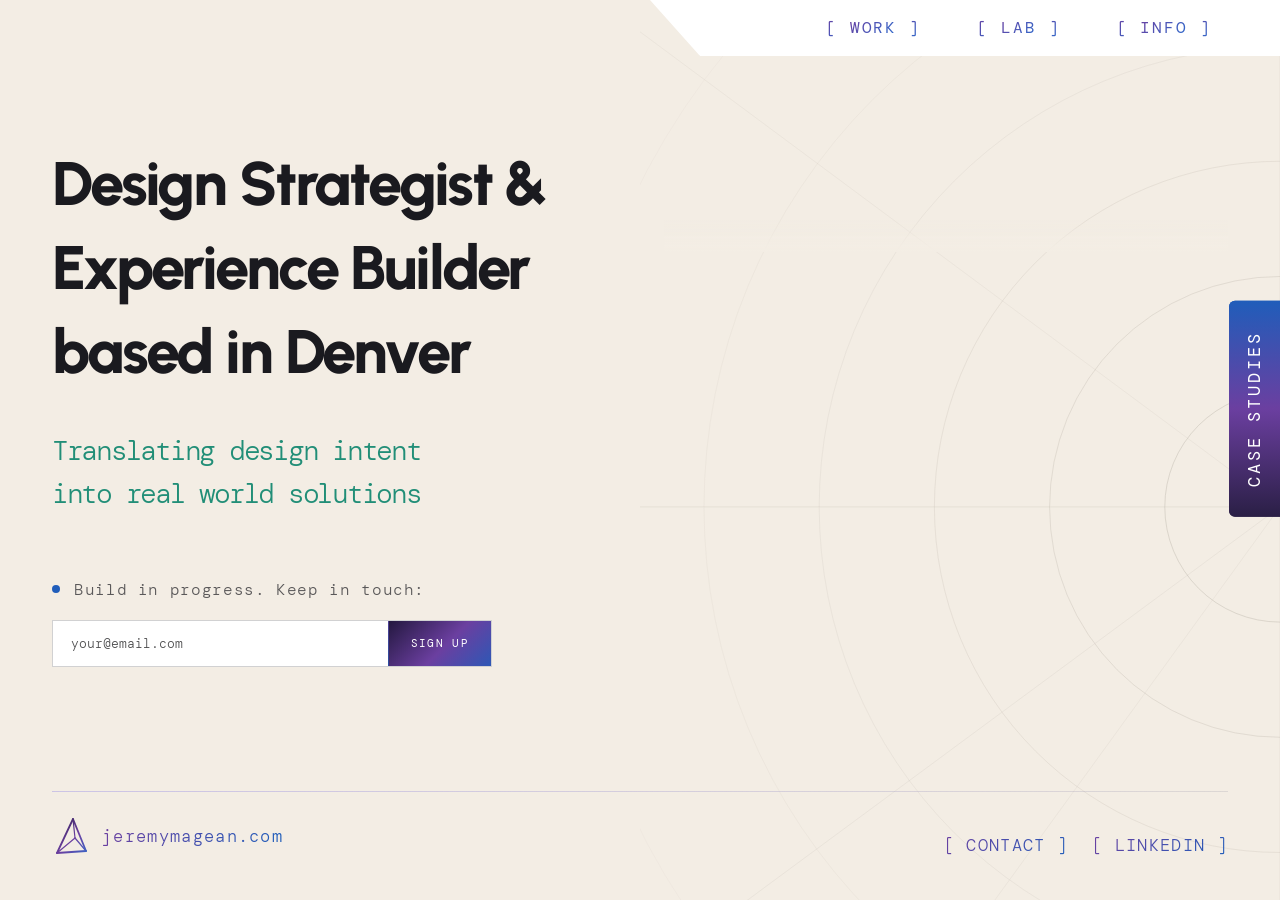
==== index.html @ fa870003 "first minimal site edits Co-Authored-By: Claude Opus 4.8 <noreply@anthropic.com>" ====
<!DOCTYPE html>
<html lang="en">
<head>
<meta charset="UTF-8">
<meta name="viewport" content="width=device-width, initial-scale=1.0">
<title>Jeremy Magean — Coming Soon</title>
<link rel="preconnect" href="https://fonts.googleapis.com">
<link href="https://fonts.googleapis.com/css2?family=DM+Serif+Display:ital@0;1&family=DM+Sans:wght@300;400;500;700;800&family=DM+Mono:wght@300;400;500&family=Libre+Franklin:ital,wght@0,300;0,400;0,500;1,400&family=Urbanist:wght@500;600;700;800&display=swap" rel="stylesheet">
<link rel="stylesheet" href="css/styles.css">
<style>
  .footer-left {
    display: flex;
    align-items: center;
    gap: 10px;
    background: none;
    -webkit-text-fill-color: initial;
    -webkit-background-clip: unset;
    background-clip: unset;
  }
  .footer-left-text {
    font-size: 16.5px;
    font-weight: 300;
    letter-spacing: 0.08em;
    /* Resting view (background-position 0%) shows the left third: violet -> blue.
       The middle holds a black -> violet -> light -> blue -> black light band that
       the load animation sweeps across by moving background-position 100% -> 0%. */
    background-image: linear-gradient(100deg,
      #6b3fa0 0%, #205dba 33%,
      #1a1a1f 42%, #1a1a1f 52%,
      #6b3fa0 55%, #b9a3dd 58%, #2d6ecf 61%,
      #1a1a1f 64%, #1a1a1f 100%);
    background-size: 300% 100%;
    background-repeat: no-repeat;
    background-position: 0% 0;
    -webkit-background-clip: text;
    -webkit-text-fill-color: transparent;
    background-clip: text;
  }

  /* Mask rect that reveals the bright duplicate pyramid as it sweeps across. */
  #pyramidSheenRectFooter {
    transition: x 1.3s ease;
  }
</style>
</head>
<body>

<script>
  (function() {
    var parts = location.pathname.split('/').filter(function(s){ return s.length > 0 && s !== 'index.html'; });
var d = parts.length;
    var p = d > 1 ? Array(d - 1).fill('..').join('/') + '/' : '';
    var el = document.currentScript;
    fetch(p + 'nav.html', { cache: 'no-cache' }).then(function(r){ return r.text(); }).then(function(html) {
      var tmp = document.createElement('div');
      tmp.innerHTML = html;
      tmp.querySelectorAll('a[href]').forEach(function(a) { a.setAttribute('href', p + a.getAttribute('href')); });
      var parent = el.parentNode;
      var codes = [];
      Array.from(tmp.childNodes).forEach(function(node) {
        if (node.nodeName === 'SCRIPT') { codes.push(node.textContent); }
        else { parent.insertBefore(node, el); }
      });
      parent.removeChild(el);
      codes.forEach(function(code) {
        var s = document.createElement('script');
        s.textContent = code;
        document.head.appendChild(s);
      });
    });
  })();
</script>

<div class="deco" aria-hidden="true">
  <svg viewBox="0 0 500 900" preserveAspectRatio="xMidYMid slice" fill="none" xmlns="http://www.w3.org/2000/svg">
    <defs>
    </defs>
    <circle cx="500" cy="396" r="90"  stroke="#b0a89e" stroke-width="0.5" opacity="0.55"/>
    <circle cx="500" cy="396" r="180" stroke="#b0a89e" stroke-width="0.5" opacity="0.42"/>
    <circle cx="500" cy="396" r="270" stroke="#b0a89e" stroke-width="0.5" opacity="0.30"/>
    <circle cx="500" cy="396" r="360" stroke="#b0a89e" stroke-width="0.5" opacity="0.22"/>
    <circle cx="500" cy="396" r="450" stroke="#b0a89e" stroke-width="0.5" opacity="0.15"/>
    <circle cx="500" cy="396" r="560" stroke="#b0a89e" stroke-width="0.5" opacity="0.09"/>
    <line x1="500" y1="396" x2="-20" y2="396" stroke="#b0a89e" stroke-width="0.5" opacity="0.30"/>
    <line x1="500" y1="396" x2="500" y2="-20" stroke="#b0a89e" stroke-width="0.5" opacity="0.25"/>
    <line x1="500" y1="396" x2="500" y2="920" stroke="#b0a89e" stroke-width="0.5" opacity="0.25"/>
    <line x1="500" y1="396" x2="-20" y2="780" stroke="#b0a89e" stroke-width="0.5" opacity="0.22"/>
    <line x1="500" y1="396" x2="-20" y2="10"  stroke="#b0a89e" stroke-width="0.5" opacity="0.18"/>
    <line x1="500" y1="396" x2="120" y2="920" stroke="#b0a89e" stroke-width="0.5" opacity="0.18"/>
  </svg>
</div>

<div class="page">
  <main class="main">
    <h1 class="name">
      <span style="display:block">Design Strategist &amp;</span>
      <span style="display:block">Experience Builder</span>
      <span style="display:block" class="gradient-text">based in Denver</span>
    </h1>
    <p class="tagline">Translating design intent<br>into real world solutions</p>
    <div class="pre-footer">
      <div class="status-block">
        <div class="dot"></div>
        <span class="status-text">Build in progress. Keep in touch:</span>
      </div>
      <form class="email-form" onsubmit="handleSubmit(event)">
        <input type="email" id="email-input" placeholder="your@email.com" autocomplete="email" required>
        <button type="submit">Sign Up</button>
      </form>
      <p class="confirm-msg" id="confirm">↳ Got it — I'll be in touch.</p>
    </div>
  </main>

  <div class="articles-outer">
  <aside class="articles">
    <!-- Article cards removed; column retained for forthcoming content. -->
  </aside>
  </div>

  <footer class="footer">
    <a class="footer-left" href="index.html">
      <svg width="40" height="40" viewBox="0 0 40 40" fill="none" xmlns="http://www.w3.org/2000/svg">
        <defs>
          <linearGradient id="pyramidGradFooter" x1="0" y1="0" x2="40" y2="40" gradientUnits="userSpaceOnUse">
            <stop offset="0%" stop-color="#241840"/>
            <stop offset="55%" stop-color="#6b3fa0"/>
            <stop offset="100%" stop-color="#2d6ecf"/>
          </linearGradient>
          <linearGradient id="pyramidSheenGradFooter" x1="0" y1="0" x2="40" y2="40" gradientUnits="userSpaceOnUse">
            <stop offset="0%" stop-color="#6b3fa0"/>
            <stop offset="50%" stop-color="#b9a3dd"/>
            <stop offset="100%" stop-color="#2d6ecf"/>
          </linearGradient>
          <linearGradient id="pyramidMaskGradFooter" x1="0" y1="0" x2="1" y2="0">
            <stop offset="0%"   stop-color="#000"/>
            <stop offset="30%"  stop-color="#000"/>
            <stop offset="50%"  stop-color="#8a8a8a"/>
            <stop offset="70%"  stop-color="#000"/>
            <stop offset="100%" stop-color="#000"/>
          </linearGradient>
          <mask id="pyramidSheenMaskFooter">
            <rect id="pyramidSheenRectFooter" x="-24" y="0" width="24" height="40" fill="url(#pyramidMaskGradFooter)"/>
          </mask>
        </defs>
        <g>
          <line x1="21" y1="3"  x2="5"  y2="37" stroke="url(#pyramidGradFooter)" stroke-width="1.8" stroke-linecap="round"/>
          <line x1="21" y1="3"  x2="34" y2="35" stroke="url(#pyramidGradFooter)" stroke-width="1.8" stroke-linecap="round"/>
          <line x1="5"  y1="37" x2="34" y2="35" stroke="url(#pyramidGradFooter)" stroke-width="1.8" stroke-linecap="round"/>
          <line x1="21" y1="3"  x2="23" y2="22" stroke="url(#pyramidGradFooter)" stroke-width="1.2" stroke-linecap="round"/>
          <line x1="34" y1="35" x2="23" y2="22" stroke="url(#pyramidGradFooter)" stroke-width="1.2" stroke-linecap="round"/>
          <line x1="5"  y1="37" x2="23" y2="22" stroke="url(#pyramidGradFooter)" stroke-width="1.2" stroke-linecap="round"/>
        </g>
        <g mask="url(#pyramidSheenMaskFooter)">
          <line x1="21" y1="3"  x2="5"  y2="37" stroke="url(#pyramidSheenGradFooter)" stroke-width="1.8" stroke-linecap="round"/>
          <line x1="21" y1="3"  x2="34" y2="35" stroke="url(#pyramidSheenGradFooter)" stroke-width="1.8" stroke-linecap="round"/>
          <line x1="5"  y1="37" x2="34" y2="35" stroke="url(#pyramidSheenGradFooter)" stroke-width="1.8" stroke-linecap="round"/>
          <line x1="21" y1="3"  x2="23" y2="22" stroke="url(#pyramidSheenGradFooter)" stroke-width="1.2" stroke-linecap="round"/>
          <line x1="34" y1="35" x2="23" y2="22" stroke="url(#pyramidSheenGradFooter)" stroke-width="1.2" stroke-linecap="round"/>
          <line x1="5"  y1="37" x2="23" y2="22" stroke="url(#pyramidSheenGradFooter)" stroke-width="1.2" stroke-linecap="round"/>
        </g>
      </svg>
      <span class="footer-left-text">jeremymagean.com</span>
    </a>
    <nav class="footer-links">
      <a href="mailto:jeremy.magean@gmail.com">[ Contact ]</a>
      <a href="https://www.linkedin.com/in/jeremy-magean/" target="_blank" rel="noopener noreferrer">[ LinkedIn ]</a>
    </nav>
  </footer>
</div>

<button class="case-studies-tab" onclick="openDrawer()">Case Studies</button>

<script>
// One-time light-catch sweep on load across the lower-left logo + wordmark.
// No gating, plays every load.
(function () {
  function runSheen() {
    var word = document.querySelector('.footer-left-text');
    var rect = document.getElementById('pyramidSheenRectFooter');
    if (!word || !rect) { return; }

    // Wordmark text sheen (~1s): sweep the light band by moving background-position
    // from 100% (band off to the right / text black) to 0% (resting violet->blue).
    word.style.transition = 'none';
    word.style.backgroundPosition = '100% 0';
    void word.offsetWidth;
    word.style.transition = 'background-position 1.3s ease';
    word.style.backgroundPosition = '0% 0';

    // Pyramid SVG sheen (~1s): slide the mask rect left -> right so the bright
    // duplicate pyramid is revealed in a travelling band.
    rect.style.transition = 'none';
    rect.style.x = '-24px';
    void rect.getBoundingClientRect();
    rect.style.transition = 'x 1.1s ease';
    rect.style.x = '40px';
  }

  if (document.readyState === 'loading') {
    document.addEventListener('DOMContentLoaded', runSheen);
  } else {
    runSheen();
  }
})();
</script>
<script src="js/main.js" defer></script>
</body>
</html>
---- css/styles.css ----
*, *::before, *::after { box-sizing: border-box; margin: 0; padding: 0; }
:root {
  --ink: #1a1a1f;
  --paper: #f3ede4;
  --violet: #6b3fa0;
  --blue: #205dba;
  --darkblue: #0b285a;
  --teal: #218e77;
  --green: #065e45;
  --muted: #4f4f50;
  --gray: #8c8c8c;
  --serif: 'DM Serif Display', Georgia, serif;
  --sans: 'Urbanist', system-ui, sans-serif;
  --body: 'Libre Franklin', 'DM Sans', system-ui, sans-serif;
  --mono: 'DM Mono', monospace;
}
html, body {
  height: 100%;
  background: var(--paper);
  color: var(--ink);
  font-family: var(--mono);
  overflow-x: hidden;
}
.page {
  min-height: 100vh;
  display: grid;
  grid-template-columns: 1fr 1fr;
  grid-template-rows: 1fr auto;
  gap: 0 48px;
  padding: 42px 52px 44px 52px;
  max-width: 1440px;
  margin: 0 auto;
}
.main {
  grid-column: 1;
  grid-row: 1;
  min-width: 0;
  display: flex;
  flex-direction: column;
  justify-content: flex-start;
  padding-top: calc(12vh - 8px);
  max-width: 640px;
}
.cs-page p {
  font-family: var(--body);
}

.articles-outer {
  grid-column: 2;
  grid-row: 1;
  min-width: 0;
  align-self: start;
  position: relative;
  overflow: hidden;
}
.articles-outer::before,
.articles-outer::after {
  content: '';
  position: absolute;
  left: 0;
  right: 0;
  height: 32px;
  pointer-events: none;
  z-index: 2;
}
.articles-outer::before {
  height: 200px;
  top: 0;
  background: linear-gradient(to bottom, var(--paper) 0%, transparent 100%);
  opacity: 0;
  transition: opacity 0.3s ease;
}
.articles-outer::after {
  bottom: 0;
  background: linear-gradient(to top, var(--paper) 0%, transparent 100%);
}
.articles-outer.is-scrolled::before {
  opacity: 1;
}
.articles {
  position: relative;
  z-index: 1;
  padding-top: calc(10vh + 8px);
  display: flex;
  flex-direction: column;
  align-items: flex-end;
  margin-left: auto;
  gap: 12px;
  max-height: calc(100vh - 200px);
  overflow-y: auto;
  scrollbar-width: none;
  padding-right: 52px;
  padding-bottom: 112px;
}
.articles::-webkit-scrollbar { display: none; }
.article-card {
  position: relative;
  background: white;
  border: 1px solid rgba(26,26,31,0.08);
  padding: 20px 24px;
  text-decoration: none;
  display: block;
  transition: box-shadow 0.2s;
  max-width: 500px;
}
.article-card::before {
  content: '';
  position: absolute;
  left: -8px;
  top: 14px;
  bottom: 14px;
  width: 2px;
  background: linear-gradient(180deg, var(--violet), var(--blue));
  transform: scaleY(0);
  transform-origin: center;
  transition: none;
}
.article-card:hover {
  box-shadow: 0 4px 24px rgba(26,26,31,0.14);
}
.article-card:hover::before {
  transform: scaleY(1);
  transition: transform 0.15s ease;
}
.article-card-tag {
  font-family: var(--mono);
  font-size: 11px;
  font-weight: 300;
  letter-spacing: 0.18em;
  text-transform: uppercase;
  color: var(--blue);
  margin-bottom: 11px;
}
.article-card-title {
  font-family: var(--sans);
  font-size: 16px;
  font-weight: 500;
  color: var(--ink);
  margin-bottom: 6px;
  letter-spacing: -0.01em;
  line-height: 1.3;
}
.article-card-excerpt {
  font-family: var(--body);
  font-size: 13px;
  font-weight: 300;
  color: #323238;
  line-height: 1.6;
  margin-bottom: 8px;
}
.article-card-meta {
  font-size: 11px;
  font-weight: 300;
  letter-spacing: 0.1em;
  color: var(--muted);
  text-transform: uppercase;
}
.articles-view-all {
  font-family: var(--mono);
  font-size: 13px;
  font-weight: 300;
  letter-spacing: 0.09em;
  text-transform: uppercase;
  text-decoration: none;
  margin-top: 6px;
  background: linear-gradient(135deg, var(--violet), var(--blue));
  -webkit-background-clip: text;
  -webkit-text-fill-color: transparent;
  background-clip: text;
}
.articles-view-all:hover { -webkit-text-fill-color: var(--ink); }
.articles-label {
  display: none;
}
@media (max-width: 1024px) {
  .page {
    grid-template-columns: 1fr;
    padding: 80px 24px 44px 24px;
  }
  .main {
    grid-column: 1;
    grid-row: 1;
    max-width: 100%;
    padding-top: 24px;
  }
  .articles-outer {
    grid-column: 1;
    grid-row: 2;
    max-height: none;
    overflow: visible;
  }
  .articles-outer::before,
  .articles-outer::after { display: none; }
  .articles {
    max-height: none;
    overflow-y: visible;
    padding-top: 32px;
  }
  
  .articles-label {
    display: flex;
    align-items: center;
    gap: 8px;
    font-size: 9px;
    letter-spacing: 0.18em;
    text-transform: uppercase;
    color: var(--muted);
    margin-bottom: 12px;
  }
  .articles-label::before {
    content: '';
    display: block;
    width: 16px;
    height: 1px;
    background: linear-gradient(90deg, var(--violet), var(--blue));
  }
.articles-view-all {
  max-width:600px;
  width: 100%;
  text-align: right;
  display: block;
  padding-right: 40px;
}
@media (max-width: 630px) {
  .articles-view-all {
    padding-right: 0;
  }
}
}
.pre-footer {
  margin-top: 56px;
}
.pre-footer .status-block {
  margin-bottom: 20px;
}
.eyebrow {
  font-family: var(--mono);
  font-size: 11px;
  font-weight: 300;
  letter-spacing: 0.18em;
  text-transform: uppercase;
  color: var(--muted);
  margin-bottom: 36px;
  display: flex;
  align-items: center;
  gap: 12px;
}
.eyebrow::before {
  content: '';
  display: block;
  width: 32px;
  height: 1px;
  background: linear-gradient(90deg, var(--violet), var(--blue));
}
.name {
  font-family: var(--sans);
  font-size: clamp(32px, 4.8vw, 72px);
  font-weight: 800;
  line-height: 1.37;
  letter-spacing: -0.035em;
  color: var(--ink);
}
@media (max-width: 1100px) {
  .name { font-size: clamp(48px, 4.8vw, 60px); }
}
@media (max-width: 900px) {
  .name { font-size: clamp(32px, 4.8vw, 54px); }
}
.name .gradient-text {
  color: var(--ink);
}
.tagline {
  font-family: var(--mono);
  font-weight: 300;
  font-size: clamp(21px, 2.2vw, 30px);
  color: var(--teal);
  margin-top: 36px;
  margin-bottom: 8px;
  line-height: 1.5;
  letter-spacing: -0.08em;
}
.status-block {
  display: flex;
  align-items: center;
  gap: 14px;
}
.dot {
  width: 8px;
  height: 8px;
  border-radius: 50%;
  background: var(--blue);
  animation: pulse 2.4s ease-in-out infinite;
  flex-shrink: 0;
}
@keyframes pulse {
  0%, 100% { opacity: 1; transform: scale(1); }
  50% { opacity: 0.5; transform: scale(0.75); }
}
.status-text {
  font-size: 16px;
  font-weight: 300;
  color: var(--ink);
  opacity: 0.7;
  letter-spacing: 0.04em;
}
.email-form {
  display: flex;
  max-width: 440px;
  border: 1px solid rgba(26,26,31,0.2);
  background: white;
}
.email-form input {
  flex: 1;
  border: none;
  background: transparent;
  padding: 14px 18px;
  font-family: var(--mono);
  font-size: 13px;
  font-weight: 300;
  color: var(--ink);
  outline: none;
  min-width: 0;
}
.email-form input::placeholder { color: var(--muted); }
.email-form button {
  border: none;
  border-left: 1px solid rgba(26,26,31,0.15);
  background: linear-gradient(135deg, #241840 0%, var(--violet) 55%, var(--blue) 110%);
  color: white;
  padding: 14px 22px;
  font-family: var(--mono);
  font-size: 11px;
  font-weight: 400;
  letter-spacing: 0.12em;
  text-transform: uppercase;
  cursor: pointer;
  transition: opacity 0.2s;
  white-space: nowrap;
  flex-shrink: 0;
}
.email-form button:hover { background: linear-gradient(135deg, #4e2e75, #1f4e99, #07704a); color: white; }
.confirm-msg {
  display: none;
  font-size: 13px;
  font-weight: 300;
  color: var(--teal);
  margin-top: 12px;
  font-family: var(--mono);
}
.footer {
  display: flex;
  justify-content: space-between;
  align-items: flex-end;
  padding-top: 24px;
  border-top: 1px solid transparent;
  border-image: linear-gradient(90deg, #ccc4e5, rgba(61, 61, 101, 0.12)) 1;
  grid-column: 1 / -1;
  grid-row: 2;
}
.footer-left {
  font-size: 16.5px;
  font-weight: 300;
  letter-spacing: 0.08em;
  background: linear-gradient(135deg, var(--violet), var(--blue));
  -webkit-background-clip: text;
  -webkit-text-fill-color: transparent;
  background-clip: text;
}
.footer-links { display: flex; gap: 24px; align-items: center; }
.footer-links a {
  font-size: 16.5px;
  font-weight: 300;
  text-decoration: none;
  letter-spacing: 0.08em;
  text-transform: uppercase;
  background: linear-gradient(135deg, var(--violet), var(--blue));
  -webkit-background-clip: text;
  -webkit-text-fill-color: transparent;
  background-clip: text;
  transition: opacity 0.2s;
}
.footer-links a:hover { opacity: 1; -webkit-text-fill-color: var(--ink); }
a.footer-left { text-decoration: none; }
a.footer-left svg line { transition: stroke 0.2s; }
a.footer-left:hover .footer-left-text { background: none; -webkit-text-fill-color: var(--ink); }
a.footer-left:hover svg line { stroke: var(--ink); }



/* Top logo */
.top-logo {
  position: fixed;
  top: 5px;
  left: 52px;
  z-index: 100;
  padding: 6px;
  display: flex;
  align-items: center;
  justify-content: center;
}
.top-logo svg {
  display: block;
}


/* Case Studies vertical tab */
.case-studies-tab {
  position: fixed;
  right: 0;
  top: 44%;
  transform: translateY(-44%);
  z-index: 99;
  border: none;
  cursor: pointer;
  padding: 30px 15px;
  background: linear-gradient(180deg, #2a1f45, var(--violet), var(--blue));
  color: white;
  font-family: var(--mono);
  font-size: 16.5px;
  font-weight: 400;
  letter-spacing: 0.18em;
  text-transform: uppercase;
  writing-mode: vertical-rl;
  text-orientation: mixed;
  transform: translateY(-44%) rotate(180deg);
  transition: opacity 0.2s, padding 0.2s;
  border-radius: 0 6px 6px 0;
}
.case-studies-tab:hover { background: linear-gradient(180deg, #4e2e75, #1f4e99, #07704a); color: white; padding: 30px 20px; }

/* Overlay */
.drawer-overlay {
  position: fixed;
  inset: 0;
  background: rgba(26,26,31,0.35);
  z-index: 100;
  opacity: 0;
  pointer-events: none;
  transition: opacity 0.35s ease;
}
.drawer-overlay.open {
  opacity: 1;
  pointer-events: all;
}

/* Drawer */
.drawer {
  position: fixed;
  top: 0;
  right: 0;
  width: min(600px, 92vw);
  height: 100vh;
  background: var(--paper);
  z-index: 101;
  transform: translateX(100%);
  transition: transform 0.4s cubic-bezier(0.32, 0, 0.14, 1);
  display: flex;
  flex-direction: column;
  overflow: hidden;
  border-left: 1px solid rgba(26,26,31,0.08);
}
.drawer.open {
  transform: translateX(0);
}
.drawer-header {
  display: flex;
  justify-content: space-between;
  align-items: center;
  padding: 32px 36px 24px;
  border-bottom: 1px solid rgba(26,26,31,0.08);
  flex-shrink: 0;
}
.drawer-title {
  font-family: var(--sans);
  font-size: 24px;
  font-weight: 500;
  letter-spacing: -0.01em;
  color: var(--ink);
}
.drawer-close {
  border: none;
  background: none;
  cursor: pointer;
  padding: 4px;
  color: var(--muted);
  font-size: 30px;
  font-weight: 200;
  line-height: 1;
  transition: color 0.2s;
}
.drawer-close:hover { color: var(--ink); }
.drawer-body {
  flex: 1;
  overflow-y: auto;
  padding: 28px 36px 36px;
  display: flex;
  flex-direction: column;
  gap: 16px;
}

/* Case study cards */
.case-card {
  position: relative;
  background: white;
  border: 1px solid rgba(26,26,31,0.08);
  padding: 20px;
  cursor: pointer;
  transition: box-shadow 0.2s;
  text-decoration: none;
  display: block;
  color: inherit;
}
.case-card::before {
  content: '';
  position: absolute;
  left: -8px;
  top: 10px;
  bottom: 10px;
  width: 2px;
  background: linear-gradient(180deg, var(--violet), var(--blue));
  transform: scaleY(0);
  transform-origin: center;
  transition: none;
}
.case-card:hover {
  box-shadow: 0 4px 24px rgba(26,26,31,0.14);
}
.case-card:hover::before {
  transform: scaleY(1);
  transition: transform 0.15s ease;
}
.case-card.active {
  border-color: var(--blue);
}
.case-card-tag {
  font-family: var(--mono);
  font-size: 11px;
  font-weight: 300;
  letter-spacing: 0.18em;
  text-transform: uppercase;
  color: var(--blue);
  margin-bottom: 13px;
}
.case-card-title {
  font-family: var(--sans);
  font-size: 19px;
  font-weight: 500;
  color: var(--ink);
  margin-bottom: 9px;
  letter-spacing: -0.01em;
}
.case-card-desc {
  font-family: var(--body);
  font-size: 14px;
  font-weight: 300;
  color: #323238;
  line-height: 1.6;
  margin-bottom: 16px;
}
.case-card-meta {
  display: flex;
  gap: 16px;
}
.case-card-meta span {
  font-family: var(--mono);
  font-size: 11px;
  font-weight: 300;
  letter-spacing: 0.03em;
  color: #065e45;
  text-transform: uppercase;
  margin-bottom: 4px;
}

/* Desktop hover preview panel — lives in the empty space to the left of the drawer.
   Visibility is toggled in JS and gated behind a (hover: hover) media query check. */
.case-preview {
  position: fixed;
  top: 50%;
  transform: translateY(-50%);
  /* anchor the panel a fixed gap to the left of the open drawer's edge, so it
     keeps the same relationship to the drawer at every desktop width */
  right: calc(min(600px, 92vw) + 40px);
  /* fill the space left of the drawer minus equal margins, capped so it doesn't
     grow indefinitely on very large screens */
  width: min(1000px, calc(100vw - min(600px, 92vw) - 96px));
  z-index: 102;
  display: none;
  pointer-events: none;
  background: #ffffff;
  border-radius: 18px;
  padding: 6px;
  box-shadow: 0 1px 2px rgba(26,26,31,0.06), 0 8px 24px rgba(26,26,31,0.06);
}
.case-preview.visible { display: block; }
.case-preview-inner {
  background: #ffffff;
  border: 1px solid rgba(26,26,31,0.06);
  border-radius: 13px;
  padding: 6px;
}
.case-preview-image {
  position: relative;
  border-radius: 9px;
  overflow: hidden;
  background: #f0f0f2;
  aspect-ratio: 16 / 10;
  display: flex;
  align-items: center;
  justify-content: center;
}
.case-preview-img {
  width: 100%;
  height: 100%;
  object-fit: cover;
  display: block;
}
.case-preview-image span {
  font-family: var(--mono);
  font-size: 11px;
  font-weight: 300;
  letter-spacing: 0.15em;
  text-transform: uppercase;
  color: var(--muted);
  opacity: 0.6;
}

/* Lightbox */
.lightbox {
  display: none;
  position: fixed;
  inset: 0;
  background: #f3ede4;
  z-index: 1000;
  align-items: center;
  justify-content: center;
  cursor: zoom-out;
}

.lightbox.open { display: flex; }

.lightbox > img {
  max-width: 92vw;
  max-height: 92vh;
  object-fit: contain;
  cursor: default;
}

.lightbox-close {
  position: absolute;
  top: 20px;
  right: 24px;
  background: none;
  border: none;
  color: var(--muted);
  cursor: pointer;
  padding: 4px;
  transition: color 0.2s;
  display: flex;
}

.lightbox-close:hover { color: var(--ink); }

.lightbox-inner {
  display: flex;
  align-items: center;
  gap: 20px;
  max-width: 92vw;
}

.lightbox-inner img {
  max-width: 100%;
  max-height: 88vh;
  object-fit: contain;
  cursor: default;
  flex-shrink: 1;
}

.lightbox-nav {
  background: none;
  border: none;
  color: var(--muted);
  cursor: pointer;
  padding: 8px;
  transition: color 0.2s;
  display: none;
  flex-shrink: 0;
}

.lightbox-nav:hover { color: var(--ink); }
.lightbox.has-carousel .lightbox-nav { display: block; }

.cs-page img:not(.no-lightbox) { cursor: zoom-in; }

.deco {
  position: fixed;
  top: 0; right: 0;
  width: 50vw; height: 100vh;
  pointer-events: none;
  overflow: hidden;
  z-index: 0;
}
.page > * { position: relative; z-index: 1; }
@media (max-width: 1024px) {
  .name { font-size: clamp(36px, 10vw, 56px); }
  .pre-footer { grid-column: 1; grid-row: 3; }
  .footer {
    grid-column: 1;
    grid-row: 3;
    flex-direction: column;
    align-items: flex-start;
    gap: 44px;
    padding-top: 48px;
  }
  .deco { width: 80vw; opacity: 0.5; }
  .drawer-header, .drawer-body { padding-left: 24px; padding-right: 24px; }
  .article-card {
    max-width: 100%;
    width: 100%;
    margin-left: 0;
    margin-right: 0;
  }
  .main {
    grid-column: 1;
    grid-row: 1;
    max-width: 100%;
    padding-top: 48px;
  }
.articles {
  align-items: flex-start;
  margin-left: 0;
  width: 100%;
  padding-right: 0;
}
  .top-logo {
  display: none;
}
.footer-left {
  display: flex;
  align-items: center;
  gap: 10px;
}
.article-card {
  max-width: 560px;
  width: 100%;
  margin-left: 0;
  margin-right: 0;
}
}
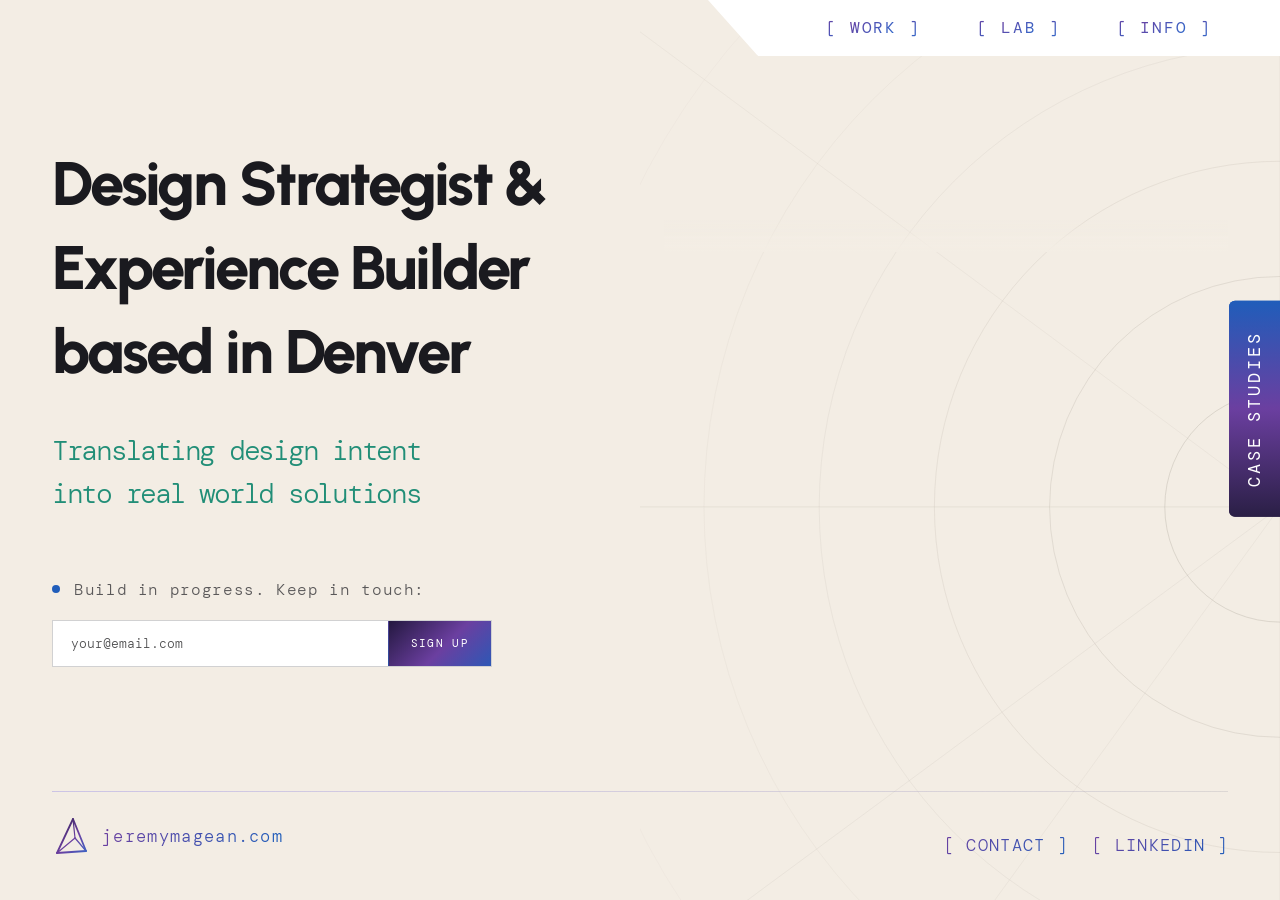
==== commit 22f0cf25: "favicon Co-Authored-By: Claude Opus 4.8 <noreply@anthropic.com>" ====
--- a/index.html
+++ b/index.html
@@ -7,6 +7,7 @@
 <link rel="preconnect" href="https://fonts.googleapis.com">
 <link href="https://fonts.googleapis.com/css2?family=DM+Serif+Display:ital@0;1&family=DM+Sans:wght@300;400;500;700;800&family=DM+Mono:wght@300;400;500&family=Libre+Franklin:ital,wght@0,300;0,400;0,500;1,400&family=Urbanist:wght@500;600;700;800&display=swap" rel="stylesheet">
 <link rel="stylesheet" href="css/styles.css">
+<link rel="icon" type="image/svg+xml" href="/favicon.svg">
 <style>
   .footer-left {
     display: flex;
--- a/css/styles.css
+++ b/css/styles.css
@@ -579,7 +579,7 @@
   transform: translateY(-50%);
   /* anchor the panel a fixed gap to the left of the open drawer's edge, so it
      keeps the same relationship to the drawer at every desktop width */
-  right: calc(min(600px, 92vw) + 40px);
+  right: calc(min(600px, 92vw) + 44px);
   /* fill the space left of the drawer minus equal margins, capped so it doesn't
      grow indefinitely on very large screens */
   width: min(1000px, calc(100vw - min(600px, 92vw) - 96px));
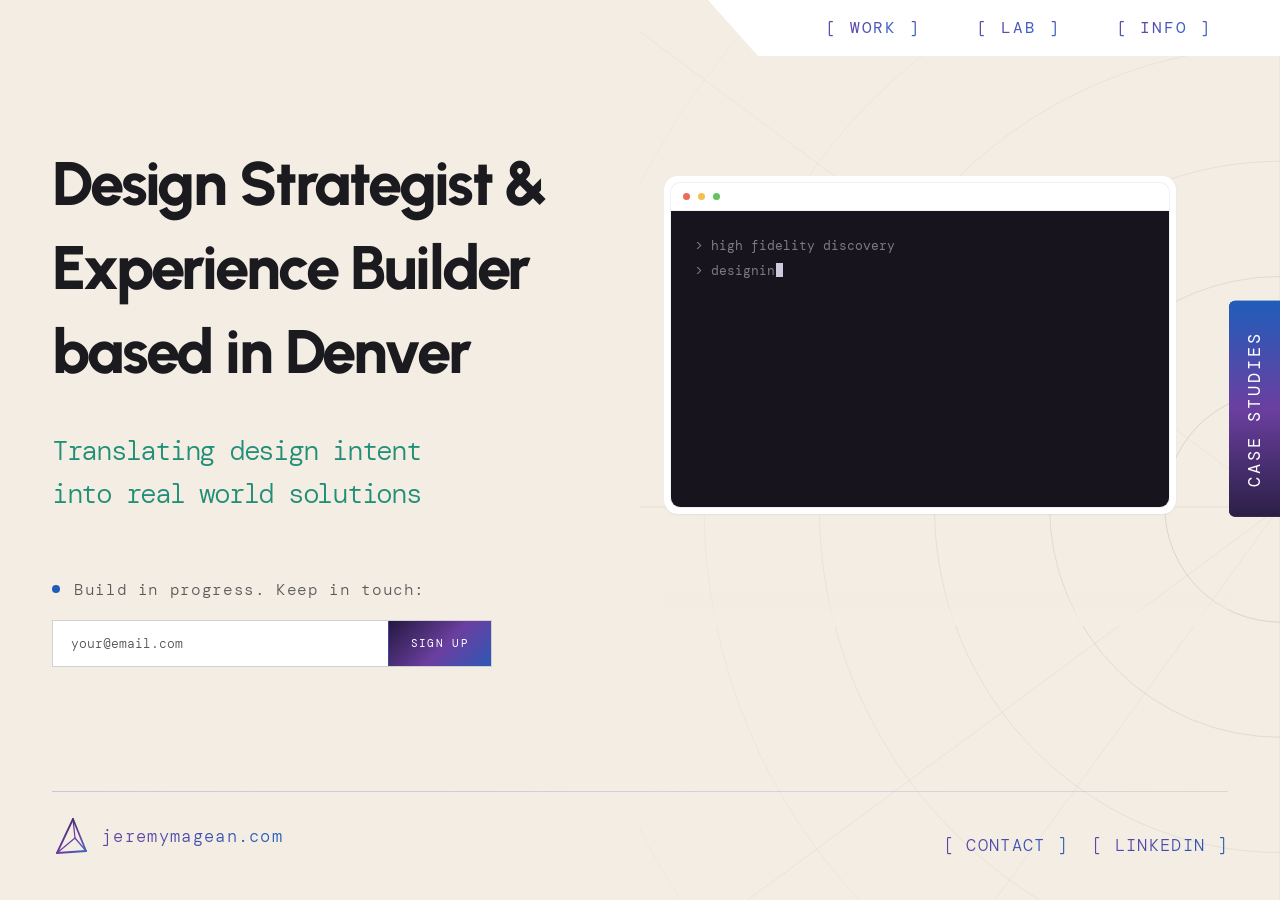
==== commit 47db5c6c: "index page preview container Co-Authored-By: Claude Opus 4.8 <noreply@anthropic.com>" ====
--- a/index.html
+++ b/index.html
@@ -3,11 +3,20 @@
 <head>
 <meta charset="UTF-8">
 <meta name="viewport" content="width=device-width, initial-scale=1.0">
-<title>Jeremy Magean — Coming Soon</title>
+<title>Jeremy Magean | Home</title>
 <link rel="preconnect" href="https://fonts.googleapis.com">
 <link href="https://fonts.googleapis.com/css2?family=DM+Serif+Display:ital@0;1&family=DM+Sans:wght@300;400;500;700;800&family=DM+Mono:wght@300;400;500&family=Libre+Franklin:ital,wght@0,300;0,400;0,500;1,400&family=Urbanist:wght@500;600;700;800&display=swap" rel="stylesheet">
 <link rel="stylesheet" href="css/styles.css">
 <link rel="icon" type="image/svg+xml" href="/favicon.svg">
+<meta property="og:title" content="jeremymagean.com">
+<meta property="og:description" content="Translating design intent into real world solutions.">
+<meta property="og:image" content="https://jeremymagean.com/images/og-image.png">
+<meta property="og:url" content="https://jeremymagean.com/">
+<meta property="og:type" content="website">
+<meta name="twitter:card" content="summary_large_image">
+<meta name="twitter:title" content="jeremymagean.com">
+<meta name="twitter:description" content="Translating design intent into real world solutions.">
+<meta name="twitter:image" content="https://jeremymagean.com/images/og-image.png">
 <style>
   .footer-left {
     display: flex;
@@ -99,22 +108,40 @@
       <span style="display:block" class="gradient-text">based in Denver</span>
     </h1>
     <p class="tagline">Translating design intent<br>into real world solutions</p>
-    <div class="pre-footer">
-      <div class="status-block">
-        <div class="dot"></div>
-        <span class="status-text">Build in progress. Keep in touch:</span>
-      </div>
-      <form class="email-form" onsubmit="handleSubmit(event)">
-        <input type="email" id="email-input" placeholder="your@email.com" autocomplete="email" required>
-        <button type="submit">Sign Up</button>
-      </form>
-      <p class="confirm-msg" id="confirm">↳ Got it — I'll be in touch.</p>
+  </main>
+
+  <div class="pre-footer">
+    <div class="status-block">
+      <div class="dot"></div>
+      <span class="status-text">Build in progress. Keep in touch:</span>
     </div>
-  </main>
+    <form class="email-form" onsubmit="handleSubmit(event)">
+      <input type="email" id="email-input" placeholder="your@email.com" autocomplete="email" required>
+      <button type="submit">Sign Up</button>
+    </form>
+    <p class="confirm-msg" id="confirm">↳ Got it — I'll be in touch.</p>
+  </div>
 
   <div class="articles-outer">
   <aside class="articles">
-    <!-- Article cards removed; column retained for forthcoming content. -->
+    <div class="home-browser" id="homeBrowser">
+      <div class="home-browser-inner">
+        <div class="home-browser-chrome">
+          <span class="home-browser-dot" style="background:#ed6a5e"></span>
+          <span class="home-browser-dot" style="background:#f5bf4f"></span>
+          <span class="home-browser-dot" style="background:#61c55c"></span>
+        </div>
+        <div class="home-browser-screen">
+          <div class="hb-terminal" id="hbTerminal"></div>
+          <div class="hb-images" id="hbImages">
+            <img src="images/homepage-preview.png" alt="">
+            <img src="images/casestudies/wowza-video/Screenshot02.webp" alt="">
+            <img src="images/casestudies/nexthealth-technologies/NHT02.webp" alt="">
+            <img src="images/casestudies/flytedesk/flytedesk-preview.png" alt="">
+          </div>
+        </div>
+      </div>
+    </div>
   </aside>
   </div>
 
@@ -204,6 +231,95 @@
   }
 })();
 </script>
+<script>
+// Homepage browser-frame animation: loops terminal typing <-> image cycle.
+(function () {
+  // ---- Timing (all adjustable here; milliseconds) --------------------------
+  var TIMING = {
+    charDelay:         28,    // per-character typing speed
+    linePause:         260,   // pause between finished lines
+    postSequencePause: 1400,  // pause after the last line before fading out
+    fadeDuration:      600,   // terminal <-> image fade
+    imageHold:         1500,  // how long each image is held
+    imageCrossfade:    250    // crossfade between images
+  };
+
+  // ---- Terminal content ----------------------------------------------------
+  var LINES = [
+    { prefix: '>', prefixCls: 'hb-muted',   text: 'high fidelity discovery',           textCls: 'hb-muted' },
+    { prefix: '>', prefixCls: 'hb-muted',   text: 'designing homepage layout',    textCls: 'hb-muted' },
+    { prefix: '>', prefixCls: 'hb-muted',   text: 'usability testing',   textCls: 'hb-muted' },
+    { prefix: '>', prefixCls: 'hb-muted',   text: 'refining responsive behavior', textCls: 'hb-muted' },
+    { prefix: '$', prefixCls: 'hb-violet',  text: 'git push',                      textCls: 'hb-cmd' },
+    { prefix: '>', prefixCls: 'hb-success', text: 'deployed to jeremymagean.com',  textCls: 'hb-success' }
+  ];
+
+  var terminal = document.getElementById('hbTerminal');
+  var imagesEl = document.getElementById('hbImages');
+  if (!terminal || !imagesEl) { return; }
+  var imgs = Array.prototype.slice.call(imagesEl.querySelectorAll('img'));
+
+  // Wire fade/crossfade durations from TIMING so JS stays the single source.
+  terminal.style.transition = 'opacity ' + TIMING.fadeDuration + 'ms ease';
+  imagesEl.style.transition = 'opacity ' + TIMING.fadeDuration + 'ms ease';
+  imgs.forEach(function (im) {
+    im.style.transition = 'opacity ' + TIMING.imageCrossfade + 'ms ease';
+  });
+
+  function sleep(ms) { return new Promise(function (r) { setTimeout(r, ms); }); }
+
+  async function typeLine(line) {
+    var row = document.createElement('div');
+    row.className = 'hb-line';
+    var prefix = document.createElement('span');
+    prefix.className = line.prefixCls;
+    prefix.textContent = line.prefix + ' ';
+    var body = document.createElement('span');
+    body.className = line.textCls;
+    var cursor = document.createElement('span');
+    cursor.className = 'hb-cursor';
+    row.appendChild(prefix);
+    row.appendChild(body);
+    row.appendChild(cursor);
+    terminal.appendChild(row);
+    for (var i = 0; i < line.text.length; i++) {
+      body.textContent += line.text.charAt(i);
+      await sleep(TIMING.charDelay);
+    }
+    cursor.remove();
+  }
+
+  async function runTerminal() {
+    terminal.innerHTML = '';
+    terminal.style.opacity = '1';
+    for (var i = 0; i < LINES.length; i++) {
+      await typeLine(LINES[i]);
+      await sleep(TIMING.linePause);
+    }
+    await sleep(TIMING.postSequencePause);
+    terminal.style.opacity = '0';
+    await sleep(TIMING.fadeDuration);
+    runImages();
+  }
+
+  async function runImages() {
+    imgs.forEach(function (im, idx) { im.style.opacity = idx === 0 ? '1' : '0'; });
+    imagesEl.style.opacity = '1';
+    await sleep(TIMING.imageHold);
+    for (var i = 1; i < imgs.length; i++) {
+      imgs[i].style.opacity = '1';          // fade next in on top
+      await sleep(TIMING.imageCrossfade);
+      imgs[i - 1].style.opacity = '0';
+      await sleep(TIMING.imageHold);
+    }
+    imagesEl.style.opacity = '0';           // fade back toward terminal
+    await sleep(TIMING.fadeDuration);
+    runTerminal();
+  }
+
+  runTerminal();
+})();
+</script>
 <script src="js/main.js" defer></script>
 </body>
 </html>
--- a/css/styles.css
+++ b/css/styles.css
@@ -25,7 +25,7 @@
   min-height: 100vh;
   display: grid;
   grid-template-columns: 1fr 1fr;
-  grid-template-rows: 1fr auto;
+  grid-template-rows: auto 1fr auto;
   gap: 0 48px;
   padding: 42px 52px 44px 52px;
   max-width: 1440px;
@@ -47,7 +47,7 @@
 
 .articles-outer {
   grid-column: 2;
-  grid-row: 1;
+  grid-row: 1 / 3;
   min-width: 0;
   align-self: start;
   position: relative;
@@ -228,6 +228,9 @@
 }
 }
 .pre-footer {
+  grid-column: 1;
+  grid-row: 2;
+  align-self: start;
   margin-top: 56px;
 }
 .pre-footer .status-block {
@@ -355,7 +358,7 @@
   border-top: 1px solid transparent;
   border-image: linear-gradient(90deg, #ccc4e5, rgba(61, 61, 101, 0.12)) 1;
   grid-column: 1 / -1;
-  grid-row: 2;
+  grid-row: 3;
 }
 .footer-left {
   font-size: 16.5px;
@@ -624,6 +627,86 @@
   opacity: 0.6;
 }
 
+/* Homepage browser-window frame (right column) ------------------------------ */
+.home-browser {
+  width: 100%;
+  margin-top: 4vh;
+  background: #ffffff;
+  border-radius: 14px;
+  padding: 6px;
+  box-shadow: 0 1px 2px rgba(26,26,31,0.06);
+}
+.home-browser-inner {
+  background: #ffffff;
+  border: 1px solid rgba(26,26,31,0.06);
+  border-radius: 10px;
+  overflow: hidden;
+}
+.home-browser-chrome {
+  height: 28px;
+  display: flex;
+  align-items: center;
+  gap: 8px;
+  padding: 0 12px;
+  border-bottom: 1px solid rgba(26,26,31,0.06);
+}
+.home-browser-dot {
+  width: 7px;
+  height: 7px;
+  border-radius: 50%;
+}
+.home-browser-screen {
+  position: relative;
+  /* Screen aspect ratio. Higher = wider/shorter screen, so cover-fit
+     screenshots clip less on the sides (was 16/10 = 1.60); nudge this up
+     to widen further. */
+  aspect-ratio: 1.68;
+  background: #17141d;
+  overflow: hidden;
+}
+/* State layers stacked in the screen area */
+.hb-terminal,
+.hb-images {
+  position: absolute;
+  inset: 0;
+}
+.hb-terminal {
+  padding: 22px 24px;
+  font-family: var(--mono);
+  font-size: 13px;
+  line-height: 1.95;
+  color: #8a8594;
+  /* opacity transition duration is set from JS (single source of timing) */
+}
+.hb-line { white-space: pre; }
+.hb-muted   { color: #7d7889; }
+.hb-violet  { color: #b39ddb; }
+.hb-cmd     { color: #f2eef8; }
+.hb-success { color: #57c99a; }
+.hb-cursor {
+  display: inline-block;
+  width: 7px;
+  height: 14px;
+  vertical-align: -2px;
+  margin-left: 1px;
+  background: #cfc9dd;
+  animation: hbBlink 1s steps(1) infinite;
+}
+@keyframes hbBlink {
+  0%, 50% { opacity: 1; }
+  50.01%, 100% { opacity: 0; }
+}
+.hb-images { opacity: 0; pointer-events: none; }
+.hb-images img {
+  position: absolute;
+  inset: 0;
+  width: 100%;
+  height: 100%;
+  object-fit: cover;
+  opacity: 0;
+  /* opacity (crossfade) transition duration is set from JS */
+}
+
 /* Lightbox */
 .lightbox {
   display: none;
@@ -702,10 +785,10 @@
 .page > * { position: relative; z-index: 1; }
 @media (max-width: 1024px) {
   .name { font-size: clamp(36px, 10vw, 56px); }
-  .pre-footer { grid-column: 1; grid-row: 3; }
+  .pre-footer { grid-column: 1; grid-row: 3; margin-top: 4px; margin-bottom: 56px; }
   .footer {
     grid-column: 1;
-    grid-row: 3;
+    grid-row: 4;
     flex-direction: column;
     align-items: flex-start;
     gap: 44px;
@@ -746,3 +829,13 @@
   margin-right: 0;
 }
 }
+
+/* Tablet band (Case Studies tab is visible here): keep the stacked browser
+   frame left-aligned with the H1/tagline, insetting only the right side so the
+   fixed tab never overlaps it. */
+@media (min-width: 769px) and (max-width: 1024px) {
+  .articles {
+    padding-left: 0;
+    padding-right: 64px;
+  }
+}
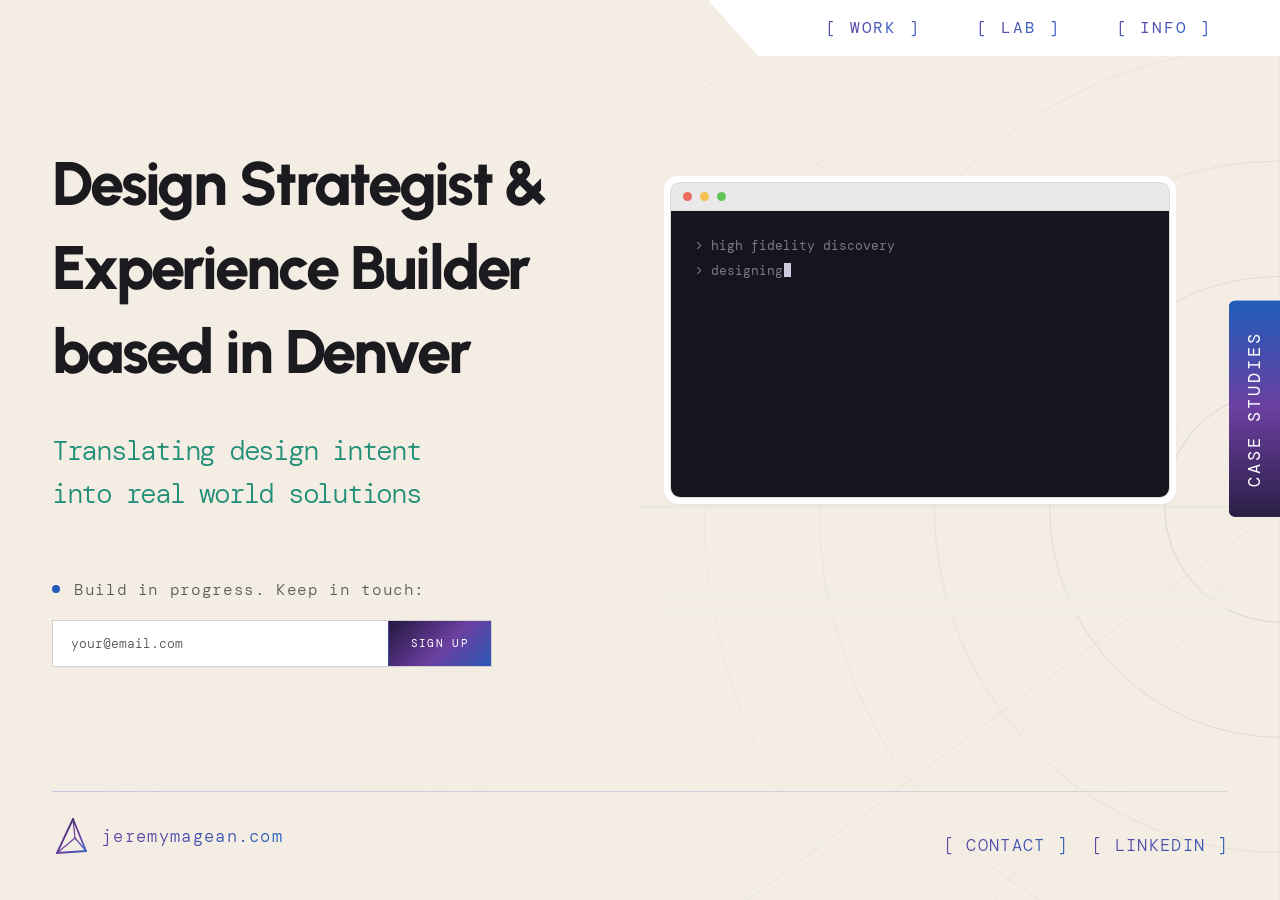
==== commit d10a4826: "aspect ratio / mac dots Co-Authored-By: Claude Opus 4.8 <noreply@anthropic.com>" ====
--- a/index.html
+++ b/index.html
@@ -135,8 +135,8 @@
           <div class="hb-terminal" id="hbTerminal"></div>
           <div class="hb-images" id="hbImages">
             <img src="images/homepage-preview.png" alt="">
-            <img src="images/casestudies/wowza-video/Screenshot02.webp" alt="">
-            <img src="images/casestudies/nexthealth-technologies/NHT02.webp" alt="">
+            <img src="images/casestudies/wowza-video/wowza-preview2.png" alt="">
+            <img src="images/casestudies/nexthealth-technologies/nht-preview.png" alt="">
             <img src="images/casestudies/flytedesk/flytedesk-preview.png" alt="">
           </div>
         </div>
--- a/css/styles.css
+++ b/css/styles.css
@@ -637,7 +637,7 @@
   box-shadow: 0 1px 2px rgba(26,26,31,0.06);
 }
 .home-browser-inner {
-  background: #ffffff;
+  background: #e9e9e9;
   border: 1px solid rgba(26,26,31,0.06);
   border-radius: 10px;
   overflow: hidden;
@@ -651,8 +651,8 @@
   border-bottom: 1px solid rgba(26,26,31,0.06);
 }
 .home-browser-dot {
-  width: 7px;
-  height: 7px;
+  width: 9px;
+  height: 9px;
   border-radius: 50%;
 }
 .home-browser-screen {
@@ -660,7 +660,7 @@
   /* Screen aspect ratio. Higher = wider/shorter screen, so cover-fit
      screenshots clip less on the sides (was 16/10 = 1.60); nudge this up
      to widen further. */
-  aspect-ratio: 1.68;
+  aspect-ratio: 1.74;
   background: #17141d;
   overflow: hidden;
 }
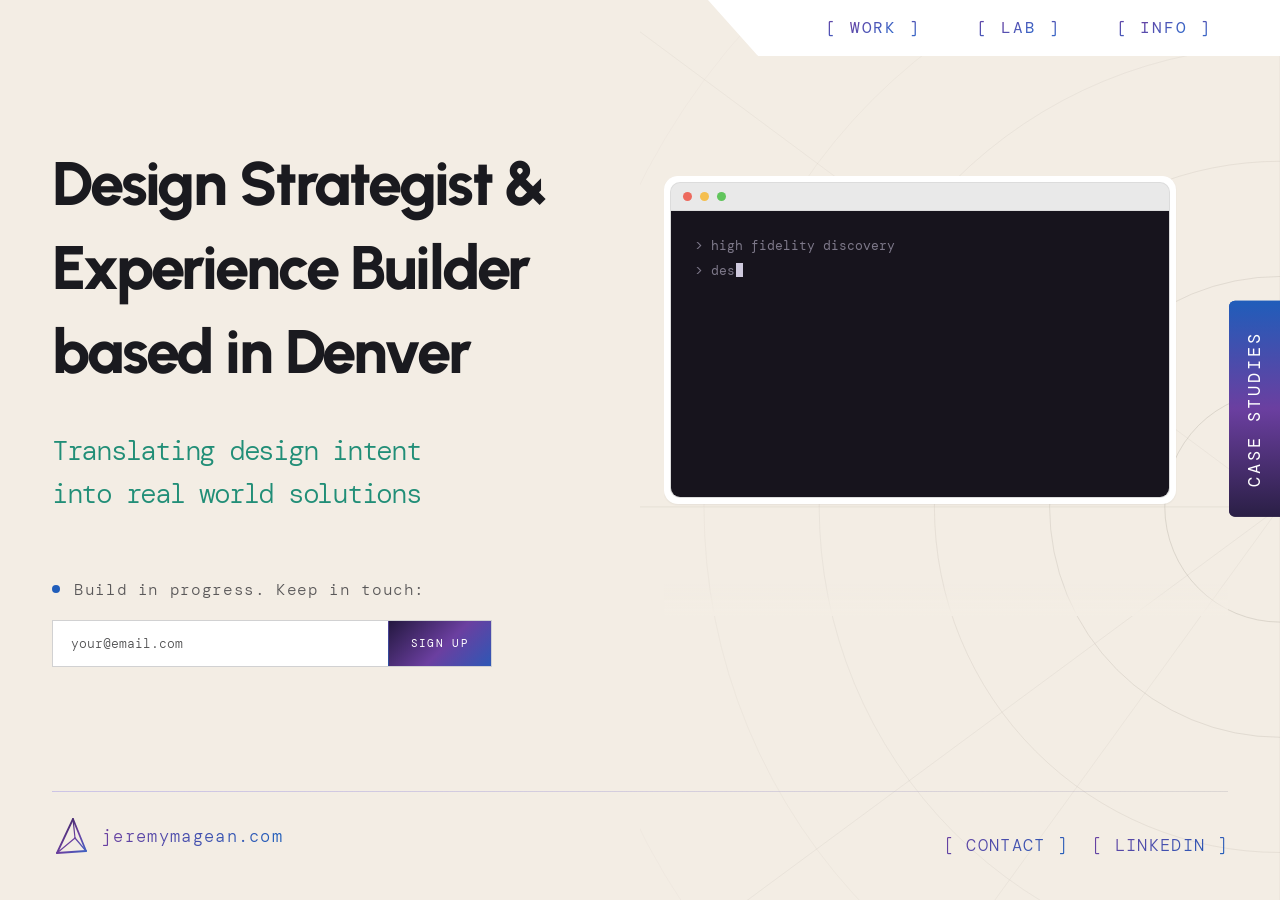
==== commit cb71d100: "imagehold etc Co-Authored-By: Claude Opus 4.8 <noreply@anthropic.com>" ====
--- a/index.html
+++ b/index.html
@@ -135,7 +135,7 @@
           <div class="hb-terminal" id="hbTerminal"></div>
           <div class="hb-images" id="hbImages">
             <img src="images/homepage-preview.png" alt="">
-            <img src="images/casestudies/wowza-video/wowza-preview2.png" alt="">
+            <img src="images/casestudies/wowza-video/wowza-preview.png" alt="">
             <img src="images/casestudies/nexthealth-technologies/nht-preview.png" alt="">
             <img src="images/casestudies/flytedesk/flytedesk-preview.png" alt="">
           </div>
@@ -236,12 +236,12 @@
 (function () {
   // ---- Timing (all adjustable here; milliseconds) --------------------------
   var TIMING = {
-    charDelay:         28,    // per-character typing speed
-    linePause:         260,   // pause between finished lines
-    postSequencePause: 1400,  // pause after the last line before fading out
-    fadeDuration:      600,   // terminal <-> image fade
-    imageHold:         1500,  // how long each image is held
-    imageCrossfade:    250    // crossfade between images
+    charDelay:         31,    // per-character typing speed
+    linePause:         300,   // pause between finished lines
+    postSequencePause: 1000,  // pause after the last line before fading out
+    fadeDuration:      700,   // terminal <-> image fade
+    imageHold:         2000,  // how long each image is held
+    imageCrossfade:    300    // crossfade between images
   };
 
   // ---- Terminal content ----------------------------------------------------
